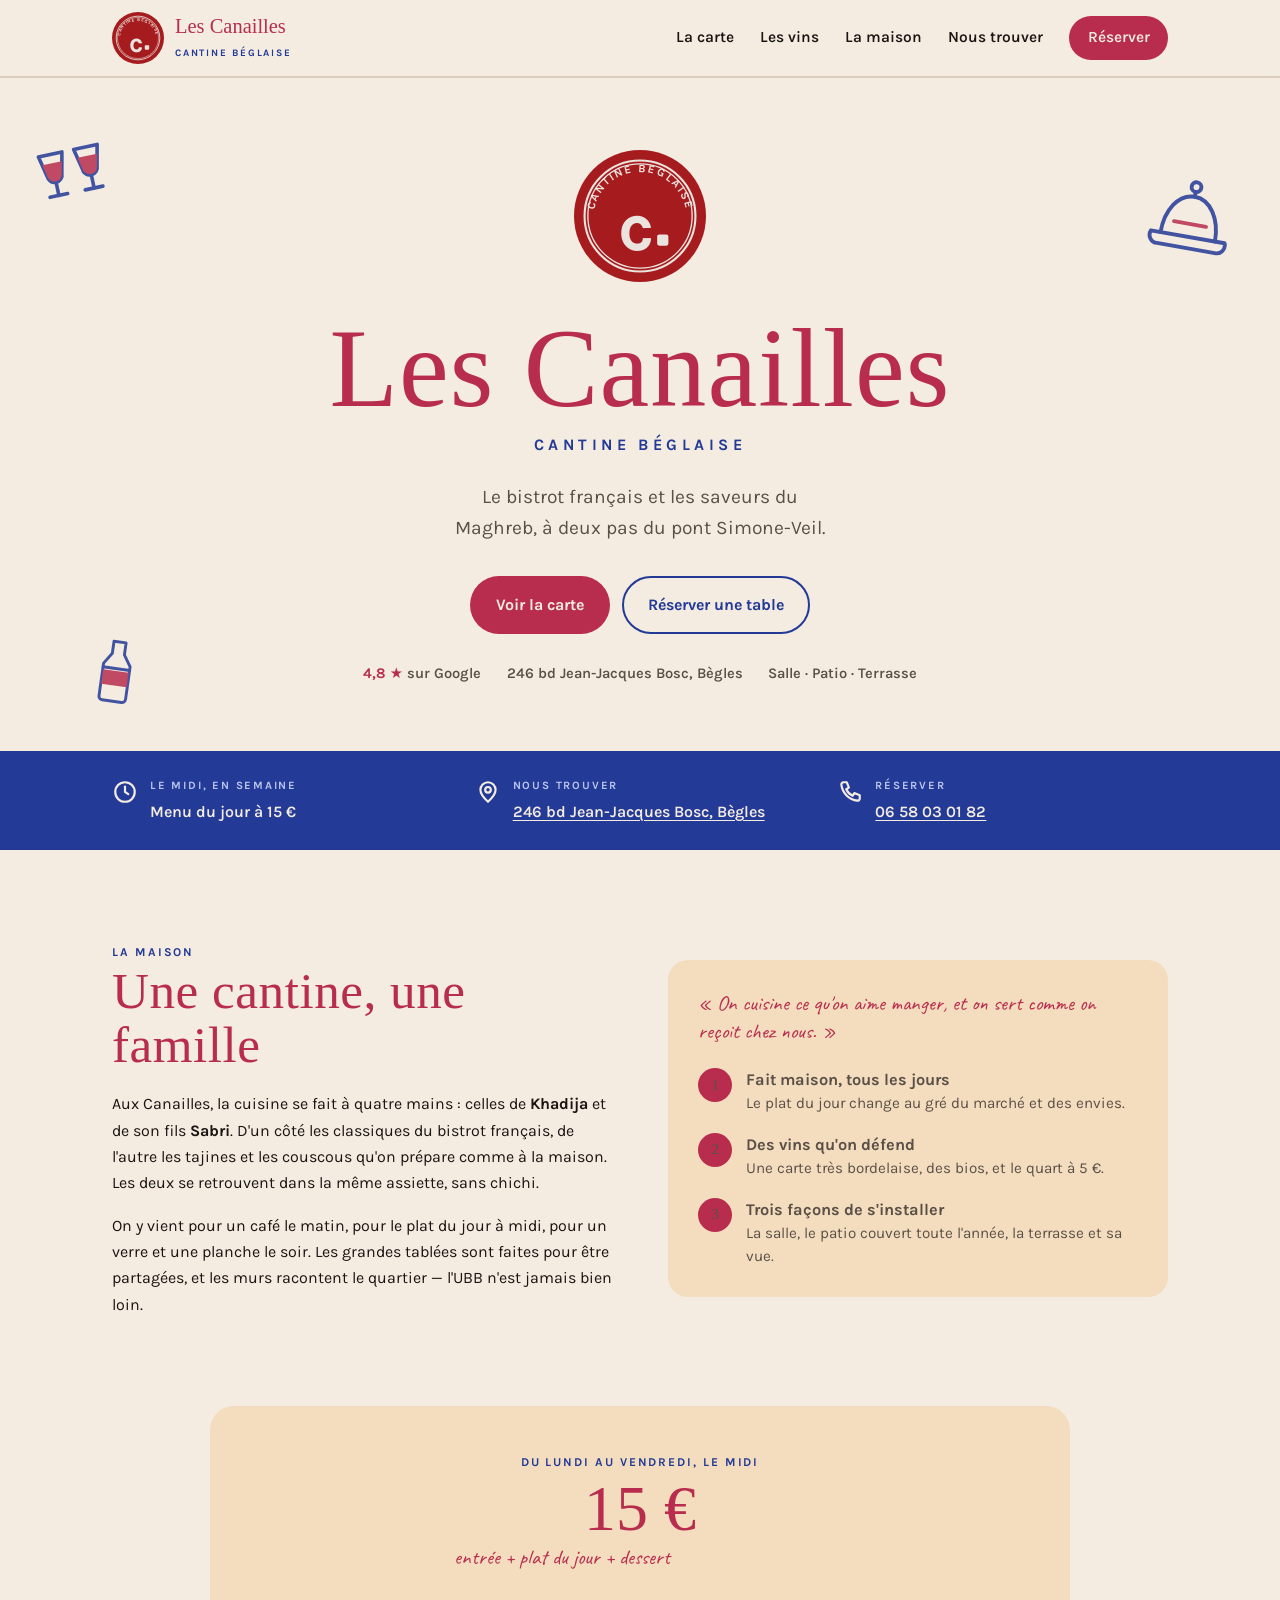
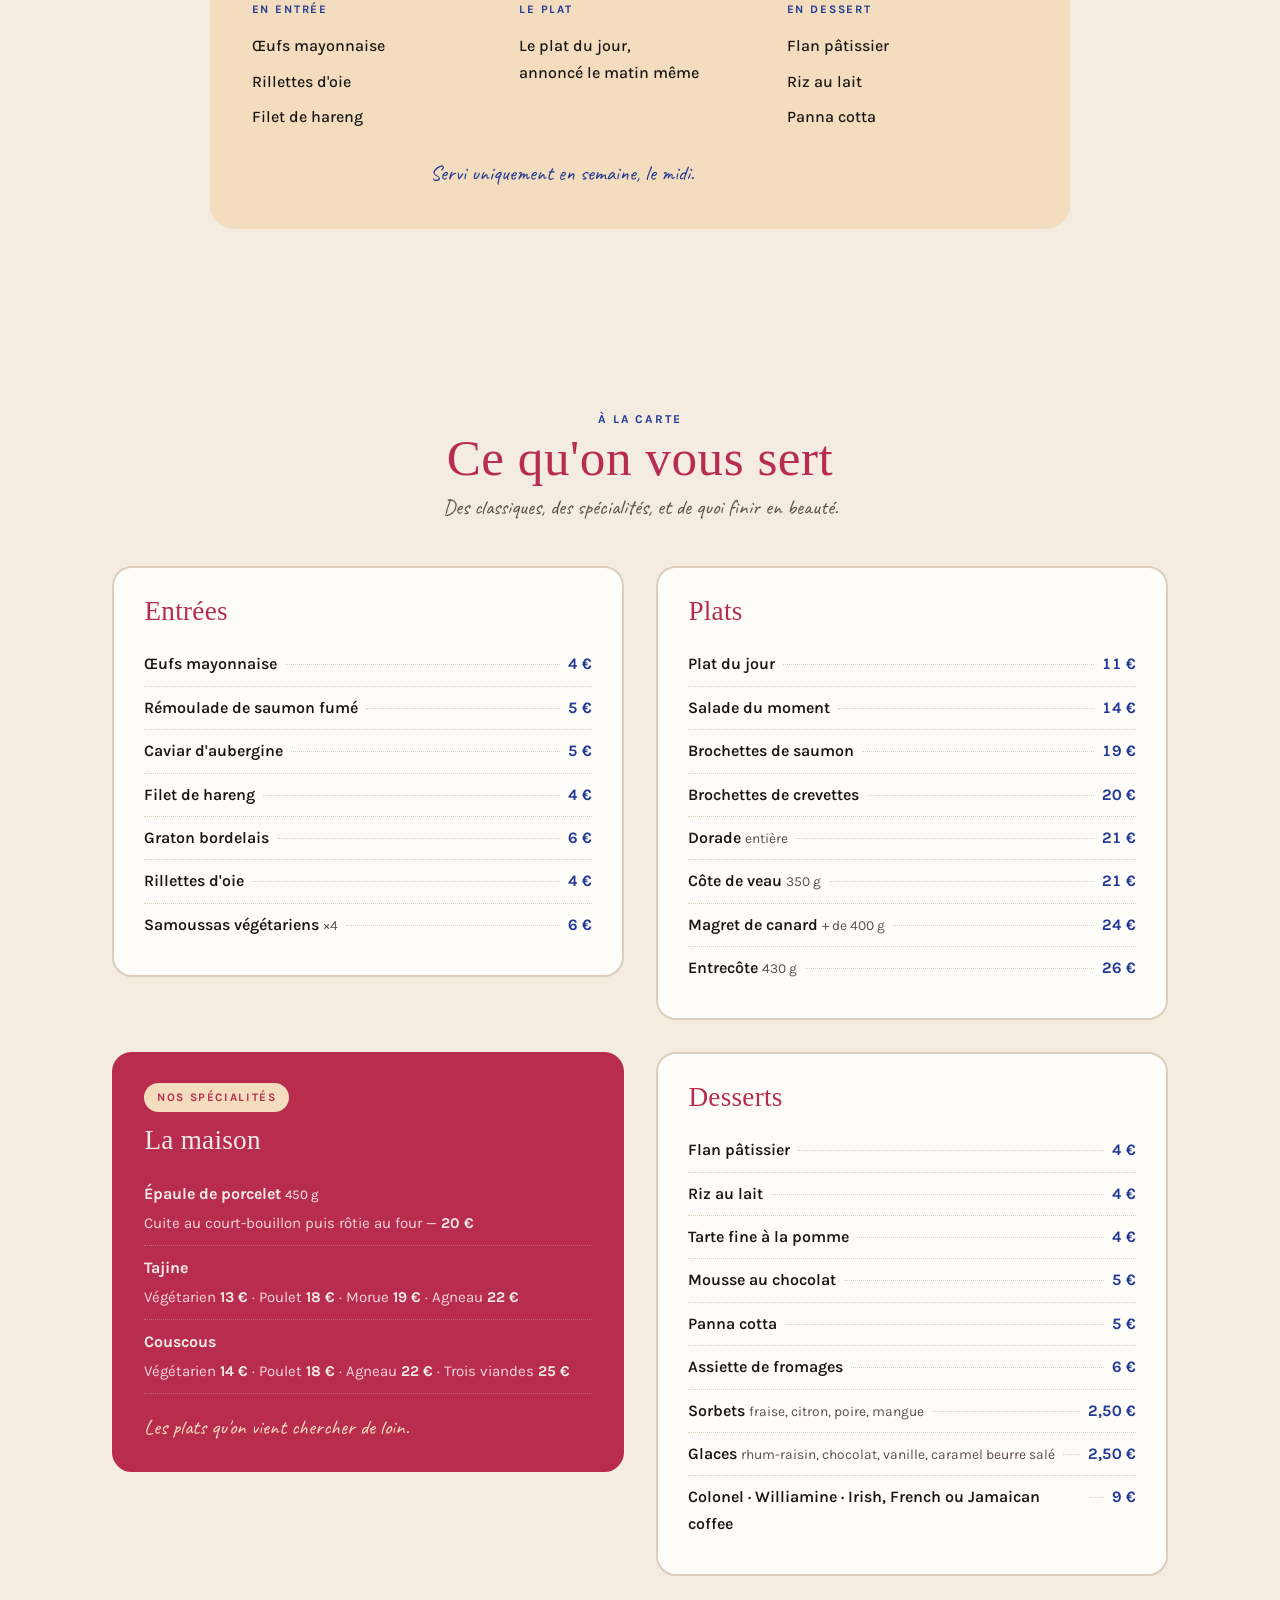
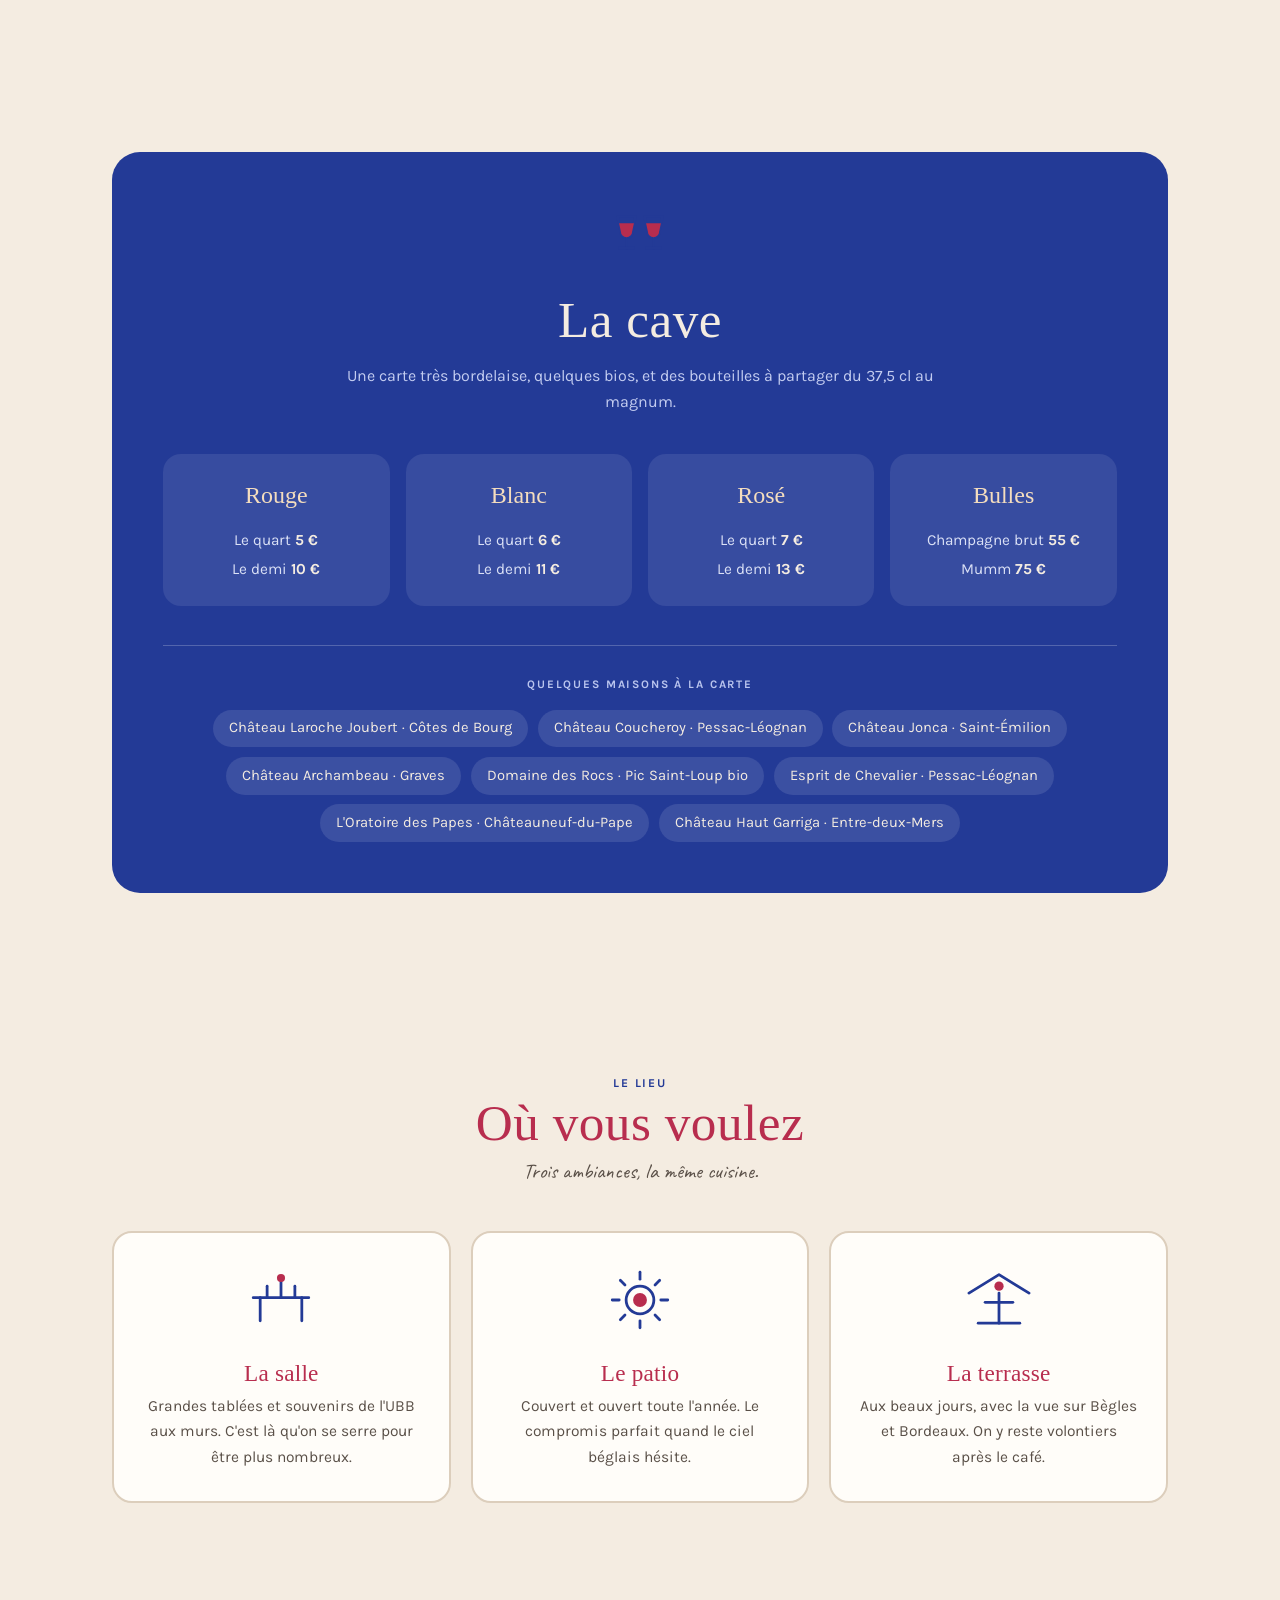
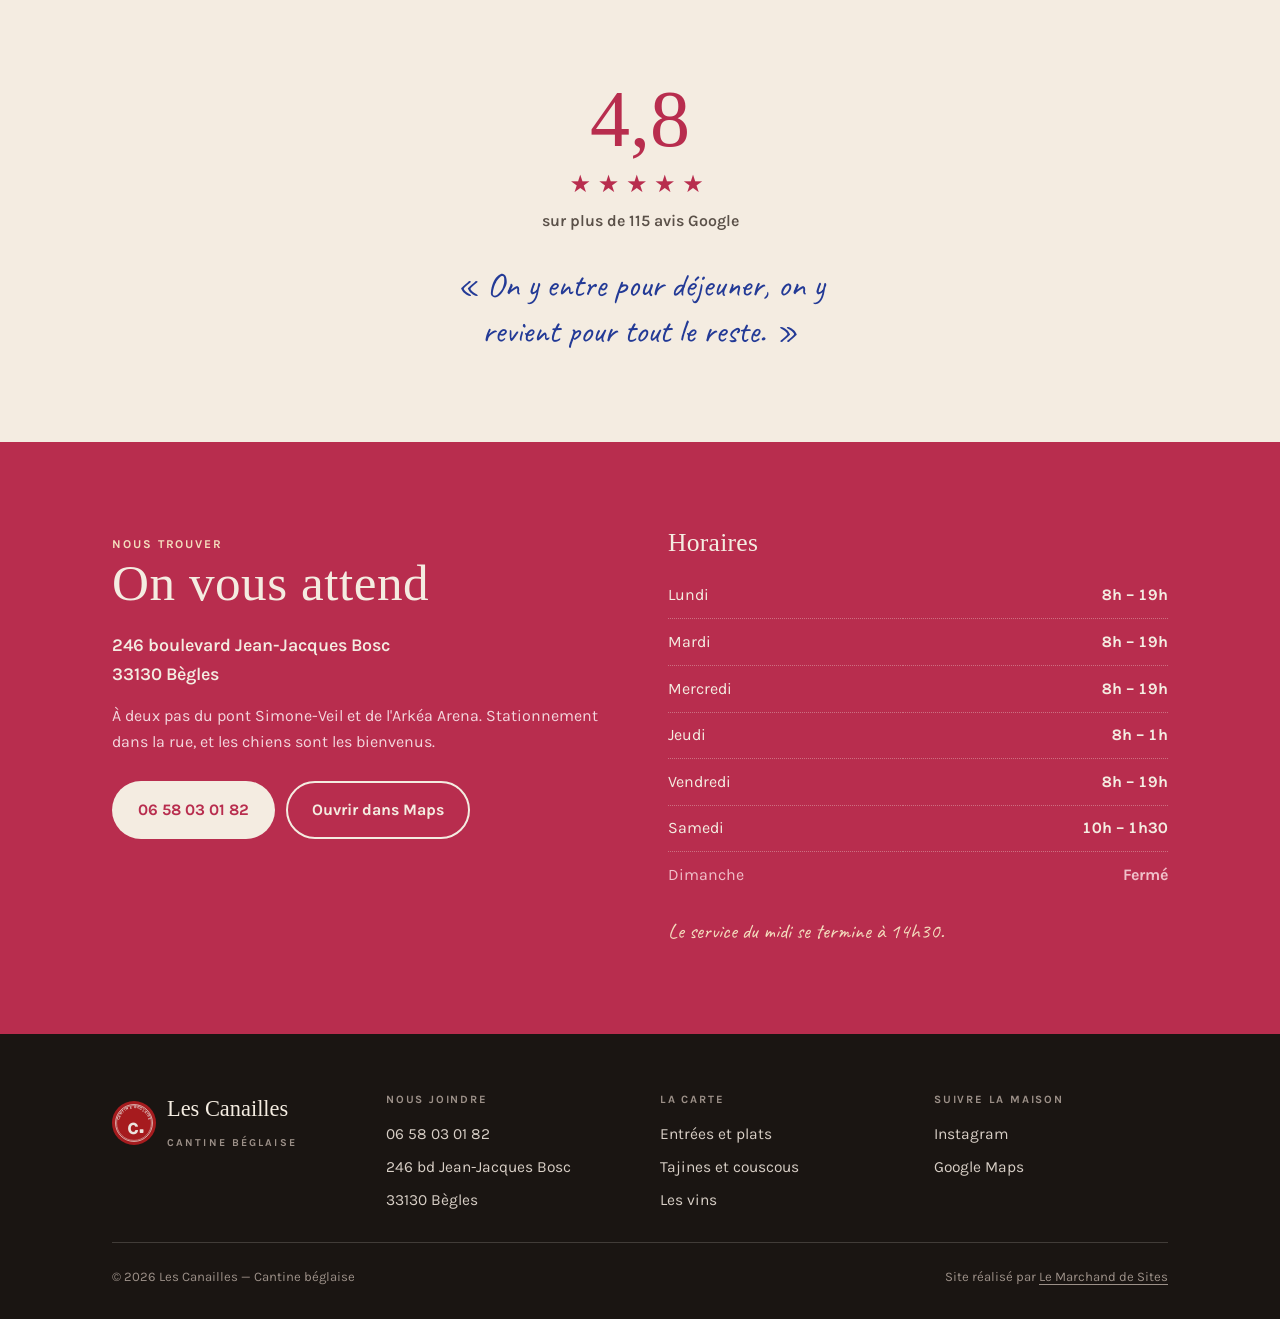
==== demos/canailles/index.html @ 6d0a1434 "Ajoute la démo Les Canailles (cantine béglaise, Bègles)" ====
<!DOCTYPE html>
<html lang="fr">
<head>
<meta charset="UTF-8">
<meta name="viewport" content="width=device-width, initial-scale=1.0">
<title>Les Canailles — Cantine béglaise | Restaurant à Bègles</title>
<meta name="description" content="Bistrot français et saveurs du Maghreb à Bègles. Tajines, couscous, entrecôte, menu du jour à 15 €. Salle, patio et terrasse avec vue. 246 bd Jean-Jacques Bosc.">
<meta name="theme-color" content="#F4ECE1">
<meta property="og:title" content="Les Canailles — Cantine béglaise">
<meta property="og:description" content="Bistrot français et saveurs du Maghreb à Bègles. Menu du jour 15 €, tajines, couscous et belle carte de vins.">
<meta property="og:type" content="restaurant">
<meta property="og:locale" content="fr_FR">
<link rel="icon" type="image/svg+xml" href="favicon.svg">
<link rel="preconnect" href="https://fonts.googleapis.com">
<link rel="preconnect" href="https://fonts.gstatic.com" crossorigin>
<link href="https://fonts.googleapis.com/css2?family=Permanent+Marker&family=Karla:ital,wght@0,400;0,500;0,600;0,700;1,400&family=Caveat:wght@500;600&display=swap" rel="stylesheet">
<style>
:root{
  /* Charte relevée sur leur logo et leurs menus Instagram */
  --creme:#F4ECE1;
  --beige:#F4DDBE;
  --rouge:#B82D4E;
  --rouge-fonce:#9A2340;
  --brique:#A61B1E;
  --bleu:#233A96;
  --bleu-clair:#3E56B8;
  --encre:#1A1512;
  --encre-douce:#5A5048;
  --trait:#DCCEBC;
  --blanc:#FFFDF9;

  --maxw:1120px;
  --pad:32px;
  --marker:'Permanent Marker', 'Comic Sans MS', cursive;
  --texte:'Karla', system-ui, -apple-system, 'Segoe UI', sans-serif;
  --plume:'Caveat', cursive;
}
@media(max-width:600px){ :root{ --pad:20px; } }

*,*::before,*::after{box-sizing:border-box;margin:0;padding:0;}
html{scroll-behavior:smooth;}
body{
  font-family:var(--texte); background:var(--creme); color:var(--encre);
  line-height:1.65; -webkit-font-smoothing:antialiased; overflow-x:hidden;
}
img{max-width:100%;display:block;}
a{color:var(--bleu);text-decoration:none;}
.wrap{max-width:var(--maxw);margin:0 auto;padding:0 var(--pad);}

/* ── typo ─────────────────────────────────────────── */
h1,h2,h3{font-family:var(--marker);font-weight:400;line-height:1.05;letter-spacing:.01em;}
h2{font-size:clamp(2.1rem,5.5vw,3.2rem);color:var(--rouge);}
h3{font-size:1.35rem;color:var(--encre);}
p{max-width:62ch;}
.plume{font-family:var(--plume);font-size:1.32rem;line-height:1.35;color:var(--bleu);}
.oeil{font-family:var(--texte);font-size:.75rem;font-weight:700;letter-spacing:.16em;
  text-transform:uppercase;color:var(--bleu);}

/* ── boutons ──────────────────────────────────────── */
.btn{display:inline-flex;align-items:center;justify-content:center;gap:.5rem;
  font-family:var(--texte);font-weight:700;font-size:1rem;padding:.85rem 1.5rem;
  border-radius:999px;border:2px solid transparent;cursor:pointer;white-space:nowrap;
  transition:transform .15s ease, background-color .18s ease, color .18s ease, border-color .18s ease;}
.btn:hover{transform:translateY(-2px);}
.btn-rouge{background:var(--rouge);color:var(--creme);}
.btn-rouge:hover{background:var(--rouge-fonce);}
.btn-bleu{background:transparent;color:var(--bleu);border-color:var(--bleu);}
.btn-bleu:hover{background:var(--bleu);color:var(--creme);}
.btn-creme{background:var(--creme);color:var(--rouge);}
.btn-creme:hover{background:var(--blanc);}

/* ── logo ─────────────────────────────────────────── */
.badge{width:52px;height:52px;flex:none;}
.badge--xl{width:132px;height:132px;}

/* ── en-tête ──────────────────────────────────────── */
header{position:sticky;top:0;z-index:70;background:color-mix(in srgb,var(--creme) 92%,transparent);
  backdrop-filter:blur(10px);border-bottom:2px solid var(--trait);}
.barre{display:flex;align-items:center;justify-content:space-between;gap:16px;
  padding:12px var(--pad);position:relative;}
.marque{display:flex;align-items:center;gap:11px;}
.marque .nom{font-family:var(--marker);font-size:1.28rem;color:var(--rouge);line-height:1;}
.marque .sous{font-family:var(--texte);font-size:.62rem;font-weight:700;letter-spacing:.18em;
  text-transform:uppercase;color:var(--bleu);display:block;margin-top:3px;}
.menu-nav{display:flex;align-items:center;gap:26px;}
.menu-nav a{font-weight:600;font-size:.97rem;color:var(--encre);transition:color .15s;}
.menu-nav a:hover{color:var(--rouge);}
.menu-nav .cta{background:var(--rouge);color:var(--creme);padding:.6rem 1.15rem;border-radius:999px;}
.menu-nav .cta:hover{background:var(--rouge-fonce);color:var(--creme);}
.burger{display:none;flex-direction:column;gap:5px;width:44px;height:44px;
  align-items:center;justify-content:center;background:none;border:none;cursor:pointer;}
.burger span{display:block;width:22px;height:2.5px;background:var(--rouge);border-radius:2px;}
@media(max-width:860px){
  .burger{display:flex;}
  .menu-nav{display:none;position:absolute;top:calc(100% + 2px);left:0;right:0;
    background:var(--creme);border-bottom:2px solid var(--trait);flex-direction:column;
    align-items:stretch;gap:0;padding:8px var(--pad) 20px;
    box-shadow:0 16px 30px -20px rgba(0,0,0,.35);}
  .menu-nav.ouvert{display:flex;}
  .menu-nav a{padding:14px 0;border-bottom:1px solid var(--trait);font-size:1.05rem;}
  .menu-nav .cta{border-bottom:none;margin-top:16px;text-align:center;padding:.9rem 1.15rem;}
}

/* ── héros ────────────────────────────────────────── */
.heros{position:relative;padding:clamp(2.5rem,7vw,4.5rem) 0 clamp(2.5rem,6vw,4rem);
  text-align:center;overflow:hidden;}
.heros h1{font-size:clamp(3.2rem,12vw,7rem);color:var(--rouge);margin:1.2rem 0 .3rem;}
.heros .cantine{font-family:var(--texte);font-weight:700;letter-spacing:.28em;
  text-transform:uppercase;color:var(--bleu);font-size:clamp(.72rem,2.2vw,1rem);}
.heros .accroche{font-size:1.2rem;color:var(--encre-douce);margin:1.4rem auto 0;max-width:34ch;}
.heros .actions{display:flex;gap:.7rem;justify-content:center;flex-wrap:wrap;margin-top:2rem;}
.heros .repere{display:flex;gap:.6rem 1.6rem;justify-content:center;flex-wrap:wrap;
  margin-top:1.8rem;font-size:.92rem;color:var(--encre-douce);font-weight:600;}
.heros .repere b{color:var(--rouge);}
.deco{position:absolute;opacity:.85;pointer-events:none;}
.deco--1{top:8%;left:2%;width:96px;transform:rotate(-12deg);}
.deco--2{top:14%;right:3%;width:104px;transform:rotate(10deg);}
.deco--3{bottom:6%;left:6%;width:78px;transform:rotate(8deg);}
@media(max-width:860px){ .deco--1,.deco--2,.deco--3{display:none;} }

/* ── bandeau infos ────────────────────────────────── */
.bandeau{background:var(--bleu);color:var(--creme);}
.bandeau .wrap{display:grid;grid-template-columns:repeat(auto-fit,minmax(min(240px,100%),1fr));
  gap:20px 32px;padding-top:26px;padding-bottom:26px;}
.bandeau .bloc{display:flex;gap:12px;align-items:flex-start;}
.bandeau .titre{font-family:var(--texte);font-size:.7rem;font-weight:700;letter-spacing:.16em;
  text-transform:uppercase;color:#B9C4EE;margin-bottom:.3rem;}
.bandeau .val{font-weight:600;font-size:1rem;line-height:1.5;}
.bandeau a{color:var(--creme);text-decoration:underline;text-underline-offset:3px;}
.bandeau .ic{flex:none;width:26px;height:26px;margin-top:2px;}

/* ── rythme des sections ──────────────────────────── */
section{padding:clamp(3.2rem,8vw,5.5rem) 0;scroll-margin-top:78px;}
.entete{text-align:center;margin-bottom:2.8rem;}
.entete .plume{margin-top:.5rem;}
.entete p{margin:1rem auto 0;color:var(--encre-douce);}

/* ── la maison ────────────────────────────────────── */
.maison{display:grid;grid-template-columns:repeat(auto-fit,minmax(min(300px,100%),1fr));
  gap:clamp(2rem,5vw,3.5rem);align-items:center;}
.maison p + p{margin-top:1rem;}
.maison .encart{background:var(--beige);border-radius:20px;padding:1.8rem 1.9rem;}
.maison .encart .plume{color:var(--rouge);}
.duo{display:flex;flex-direction:column;gap:1.1rem;}
.duo .ligne{display:flex;gap:14px;align-items:flex-start;}
.duo .puce{flex:none;width:34px;height:34px;border-radius:50%;background:var(--rouge);
  color:var(--creme);display:flex;align-items:center;justify-content:center;
  font-family:var(--marker);font-size:1rem;}
.duo .ligne b{display:block;font-size:1.02rem;}
.duo .ligne span{color:var(--encre-douce);font-size:.95rem;line-height:1.5;}

/* ── menu du jour ─────────────────────────────────── */
.dujour{background:var(--beige);border-radius:24px;padding:clamp(1.8rem,4vw,2.6rem);
  max-width:860px;margin:0 auto;text-align:center;}
.dujour .prix{font-family:var(--marker);font-size:clamp(2.6rem,8vw,4rem);color:var(--rouge);
  line-height:1;margin:.2rem 0 .1rem;}
.dujour .cols{display:grid;grid-template-columns:repeat(auto-fit,minmax(min(200px,100%),1fr));
  gap:1.6rem;margin-top:1.8rem;text-align:left;}
.dujour .cols h4{font-family:var(--texte);font-size:.72rem;font-weight:700;letter-spacing:.16em;
  text-transform:uppercase;color:var(--bleu);margin-bottom:.6rem;}
.dujour .cols li{list-style:none;padding:.28rem 0;font-weight:500;}
.dujour .note{margin-top:1.5rem;}

/* ── la carte ─────────────────────────────────────── */
.carte{display:grid;grid-template-columns:1fr;gap:clamp(1.4rem,3vw,2rem);align-items:start;}
@media(min-width:780px){ .carte{grid-template-columns:1fr 1fr;} }
.bloc-carte{background:var(--blanc);border-radius:20px;padding:1.8rem 1.9rem;
  border:2px solid var(--trait);}
.bloc-carte h3{font-family:var(--marker);color:var(--rouge);font-size:1.7rem;margin-bottom:1.1rem;}
.plat{display:flex;align-items:baseline;gap:.5rem;padding:.5rem 0;border-bottom:1px dotted var(--trait);}
.plat:last-child{border-bottom:none;}
.plat .nom{font-weight:600;}
.plat .nom small{font-weight:400;color:var(--encre-douce);font-size:.86em;}
.plat .pointilles{flex:1;border-bottom:1.5px dotted var(--trait);transform:translateY(-4px);min-width:14px;}
.plat .tarif{font-weight:700;color:var(--bleu);white-space:nowrap;font-variant-numeric:tabular-nums;}
.declin{padding:.55rem 0;border-bottom:1px dotted var(--trait);}
.declin:last-child{border-bottom:none;}
.declin .nom{font-weight:700;display:block;margin-bottom:.15rem;}
.declin .choix{color:var(--encre-douce);font-size:.94rem;line-height:1.6;}
.declin .choix b{color:var(--bleu);font-weight:700;}
.bloc-carte--vedette{background:var(--rouge);border-color:var(--rouge);color:var(--creme);}
.bloc-carte--vedette h3{color:var(--creme);}
.bloc-carte--vedette .declin{border-color:rgba(244,236,225,.28);}
.bloc-carte--vedette .choix{color:#F3D6DD;}
.bloc-carte--vedette .choix b{color:var(--creme);}
.bloc-carte--vedette .etiquette{display:inline-block;background:var(--beige);color:var(--rouge);
  font-weight:700;font-size:.72rem;letter-spacing:.14em;text-transform:uppercase;
  padding:.3rem .8rem;border-radius:999px;margin-bottom:.9rem;}

/* ── les vins ─────────────────────────────────────── */
.vins{background:var(--bleu);color:var(--creme);border-radius:28px;
  padding:clamp(2rem,5vw,3.2rem);}
.vins h2{color:var(--creme);}
.vins .intro{color:#C3CCF0;margin:1rem auto 0;text-align:center;}
.verres{display:grid;grid-template-columns:repeat(auto-fit,minmax(min(180px,100%),1fr));
  gap:16px;margin-top:2.4rem;}
.verre{background:rgba(255,255,255,.09);border-radius:18px;padding:1.4rem 1.5rem;text-align:center;}
.verre .type{font-family:var(--marker);font-size:1.5rem;color:var(--beige);}
.verre .tarifs{margin-top:.6rem;font-size:.96rem;line-height:1.9;color:#DBE1F6;}
.verre .tarifs b{color:var(--creme);}
.vins .selection{margin-top:2.4rem;padding-top:1.8rem;border-top:1px solid rgba(255,255,255,.22);}
.vins .selection h4{font-family:var(--texte);font-size:.72rem;font-weight:700;letter-spacing:.16em;
  text-transform:uppercase;color:#B9C4EE;margin-bottom:1rem;text-align:center;}
.chateaux{display:flex;flex-wrap:wrap;gap:.6rem;justify-content:center;}
.chateaux span{background:rgba(255,255,255,.11);border-radius:999px;padding:.42rem 1rem;font-size:.92rem;}

/* ── le lieu ──────────────────────────────────────── */
.lieux{display:grid;grid-template-columns:repeat(auto-fit,minmax(min(260px,100%),1fr));gap:20px;}
.lieu{background:var(--blanc);border:2px solid var(--trait);border-radius:20px;
  padding:1.9rem 1.8rem;text-align:center;transition:transform .18s ease, border-color .18s ease;}
.lieu:hover{transform:translateY(-4px);border-color:var(--rouge);}
.lieu .ill{width:74px;height:74px;margin:0 auto 1rem;}
.lieu h3{font-size:1.45rem;color:var(--rouge);margin-bottom:.5rem;}
.lieu p{color:var(--encre-douce);font-size:.97rem;margin:0 auto;}

/* ── avis ─────────────────────────────────────────── */
.avis{text-align:center;}
.avis .note{font-family:var(--marker);font-size:clamp(3.4rem,10vw,5rem);color:var(--rouge);line-height:1;}
.avis .etoiles{color:var(--rouge);font-size:1.5rem;letter-spacing:.28em;margin:.4rem 0 .2rem;}
.avis .compte{color:var(--encre-douce);font-weight:600;}
.avis blockquote{font-family:var(--plume);font-size:clamp(1.5rem,3.6vw,2.1rem);color:var(--bleu);
  max-width:26ch;margin:1.8rem auto 0;line-height:1.35;}

/* ── venir ────────────────────────────────────────── */
.venir{background:var(--rouge);color:var(--creme);}
.venir h2{color:var(--creme);}
.venir .grille{display:grid;grid-template-columns:repeat(auto-fit,minmax(min(280px,100%),1fr));
  gap:clamp(2rem,5vw,3.5rem);align-items:start;}
.horaires{width:100%;border-collapse:collapse;}
.horaires td{padding:.6rem 0;border-bottom:1px dotted rgba(244,236,225,.35);font-size:1rem;}
.horaires td:last-child{text-align:right;font-weight:700;font-variant-numeric:tabular-nums;}
.horaires tr:last-child td{border-bottom:none;}
.horaires .ferme{color:#F0BFC9;}
.venir .adresse{font-size:1.12rem;font-weight:600;line-height:1.6;}
.venir .actions{display:flex;gap:.7rem;flex-wrap:wrap;margin-top:1.6rem;}
.venir a.lien{color:var(--creme);text-decoration:underline;text-underline-offset:3px;}

/* ── pied ─────────────────────────────────────────── */
footer{background:var(--encre);color:var(--creme);padding:clamp(2.6rem,6vw,3.6rem) 0 2rem;}
footer .haut{display:grid;grid-template-columns:repeat(auto-fit,minmax(min(220px,100%),1fr));
  gap:28px 40px;padding-bottom:1.8rem;border-bottom:1px solid rgba(244,236,225,.18);}
footer .nom{font-family:var(--marker);font-size:1.4rem;color:var(--creme);}
footer .sous{font-size:.66rem;font-weight:700;letter-spacing:.2em;text-transform:uppercase;
  color:#9C9088;margin-top:.3rem;}
footer h4{font-family:var(--texte);font-size:.7rem;font-weight:700;letter-spacing:.16em;
  text-transform:uppercase;color:#9C9088;margin-bottom:.8rem;}
footer .liste{display:flex;flex-direction:column;gap:.45rem;font-size:.97rem;color:#D8CFC6;}
footer .liste a{color:#D8CFC6;}
footer .liste a:hover{color:var(--beige);}
footer .bas{padding-top:1.4rem;display:flex;justify-content:space-between;gap:14px;
  flex-wrap:wrap;font-size:.82rem;color:#9C9088;}
footer .bas a{color:#9C9088;text-decoration:underline;text-underline-offset:3px;}
footer .bas a:hover{color:var(--beige);}

/* ── apparitions ──────────────────────────────────── */
.rv{opacity:0;transform:translateY(18px);
  transition:opacity .7s cubic-bezier(.16,.8,.24,1), transform .7s cubic-bezier(.16,.8,.24,1);}
.rv.vu{opacity:1;transform:none;}
@media(prefers-reduced-motion:reduce){
  .rv{opacity:1!important;transform:none!important;transition:none!important;}
  html{scroll-behavior:auto;}
  .btn:hover,.lieu:hover{transform:none;}
}
:focus-visible{outline:3px solid var(--bleu);outline-offset:3px;border-radius:4px;}
</style>
</head>
<body>

<!-- ═══ Symboles réutilisables : le badge et les illustrations ═══ -->
<svg width="0" height="0" style="position:absolute" aria-hidden="true">
  <defs>
    <!-- Le badge rond de la maison, redessiné d'après leur logo -->
    <symbol id="badge" viewBox="0 0 100 100">
      <circle cx="50" cy="50" r="50" fill="#A61B1E"/>
      <circle cx="50" cy="50" r="42" fill="none" stroke="#EBE4DE" stroke-width="1.6"/>
      <circle cx="50" cy="50" r="39.5" fill="none" stroke="#EBE4DE" stroke-width="1"/>
      <path id="arc-cantine" d="M 14.5 52 A 35.5 35.5 0 0 1 85.5 52" fill="none"/>
      <text font-family="Karla, sans-serif" font-size="8.6" font-weight="700"
            letter-spacing="1.35" fill="#EBE4DE">
        <textPath href="#arc-cantine" startOffset="50%" text-anchor="middle">CANTINE BEGLAISE</textPath>
      </text>
      <text x="47" y="76" font-family="Karla, sans-serif" font-size="52" font-weight="700"
            fill="#EBE4DE" text-anchor="middle">c</text>
      <rect x="63" y="64" width="8.5" height="8.5" rx="1.6" fill="#EBE4DE"/>
    </symbol>

    <!-- Illustrations au trait, dans leur bleu -->
    <symbol id="ill-verres" viewBox="0 0 64 64">
      <g fill="none" stroke="#233A96" stroke-width="2.4" stroke-linecap="round" stroke-linejoin="round">
        <path d="M12 12 h16 l-3 14a5 5 0 0 1-10 0z"/><path d="M20 26 v14"/><path d="M14 40 h12"/>
        <path d="M36 12 h16 l-3 14a5 5 0 0 1-10 0z"/><path d="M44 26 v14"/><path d="M38 40 h12"/>
      </g>
      <path d="M13.4 18 h13.2l-1.6 7.4a4.4 4.4 0 0 1-10 0z" fill="#B82D4E"/>
      <path d="M37.4 18 h13.2l-1.6 7.4a4.4 4.4 0 0 1-10 0z" fill="#B82D4E"/>
    </symbol>

    <symbol id="ill-tajine" viewBox="0 0 64 64">
      <g fill="none" stroke="#233A96" stroke-width="2.4" stroke-linecap="round" stroke-linejoin="round">
        <circle cx="32" cy="9" r="3"/><path d="M32 12 v3"/>
        <path d="M15 40 C15 26 22 15 32 15 C42 15 49 26 49 40"/>
        <path d="M9 40 h46 a5 5 0 0 1 -5 7 h-36 a5 5 0 0 1 -5 -7 z"/>
        <path d="M22 32 h20" stroke="#B82D4E"/>
      </g>
    </symbol>

    <symbol id="ill-bouteille" viewBox="0 0 64 64">
      <g fill="none" stroke="#233A96" stroke-width="2.4" stroke-linecap="round" stroke-linejoin="round">
        <path d="M27 8 h10 v10 l6 9 v27 a3 3 0 0 1 -3 3 h-16 a3 3 0 0 1 -3 -3 v-27 l6 -9z"/>
        <path d="M21 30 h22"/>
      </g>
      <rect x="21.5" y="32" width="21" height="12" fill="#B82D4E"/>
    </symbol>

    <symbol id="ill-terrasse" viewBox="0 0 64 64">
      <g fill="none" stroke="#233A96" stroke-width="2.4" stroke-linecap="round" stroke-linejoin="round">
        <path d="M6 26 L32 10 L58 26"/><path d="M32 26 v26"/>
        <path d="M14 52 h36"/><path d="M20 34 h24"/>
      </g>
      <circle cx="32" cy="20" r="4" fill="#B82D4E"/>
    </symbol>

    <symbol id="ill-salle" viewBox="0 0 64 64">
      <g fill="none" stroke="#233A96" stroke-width="2.4" stroke-linecap="round" stroke-linejoin="round">
        <path d="M8 30 h48"/><path d="M14 30 v20"/><path d="M50 30 v20"/>
        <path d="M20 20 v10"/><path d="M32 16 v14"/><path d="M44 20 v10"/>
      </g>
      <circle cx="32" cy="13" r="3.5" fill="#B82D4E"/>
    </symbol>

    <symbol id="ill-patio" viewBox="0 0 64 64">
      <g fill="none" stroke="#233A96" stroke-width="2.4" stroke-linecap="round" stroke-linejoin="round">
        <circle cx="32" cy="32" r="12"/>
        <path d="M32 8 v6"/><path d="M32 50 v6"/><path d="M8 32 h6"/><path d="M50 32 h6"/>
        <path d="M15 15 l4 4"/><path d="M45 45 l4 4"/><path d="M49 15 l-4 4"/><path d="M19 45 l-4 4"/>
      </g>
      <circle cx="32" cy="32" r="6" fill="#B82D4E"/>
    </symbol>

    <symbol id="ic-horloge" viewBox="0 0 24 24">
      <g fill="none" stroke="currentColor" stroke-width="2" stroke-linecap="round">
        <circle cx="12" cy="12" r="9"/><path d="M12 7v5l3 2"/>
      </g>
    </symbol>
    <symbol id="ic-lieu" viewBox="0 0 24 24">
      <g fill="none" stroke="currentColor" stroke-width="2" stroke-linecap="round" stroke-linejoin="round">
        <path d="M12 21s7-6.2 7-11a7 7 0 1 0-14 0c0 4.8 7 11 7 11z"/><circle cx="12" cy="10" r="2.6"/>
      </g>
    </symbol>
    <symbol id="ic-tel" viewBox="0 0 24 24">
      <path fill="none" stroke="currentColor" stroke-width="2" stroke-linecap="round" stroke-linejoin="round"
        d="M6 3h3l2 5-2.5 1.5a12 12 0 0 0 6 6L16 13l5 2v3a2 2 0 0 1-2.2 2A17 17 0 0 1 4 5.2 2 2 0 0 1 6 3z"/>
    </symbol>
  </defs>
</svg>

<header>
  <div class="wrap barre">
    <a class="marque" href="#haut" aria-label="Les Canailles — accueil">
      <svg class="badge" aria-hidden="true"><use href="#badge"/></svg>
      <span>
        <span class="nom">Les Canailles</span>
        <span class="sous">Cantine béglaise</span>
      </span>
    </a>
    <nav class="menu-nav" id="menu-nav">
      <a href="#carte">La carte</a>
      <a href="#vins">Les vins</a>
      <a href="#maison">La maison</a>
      <a href="#venir">Nous trouver</a>
      <a class="cta" href="tel:+33658030182">Réserver</a>
    </nav>
    <button class="burger" id="burger" aria-label="Ouvrir le menu" aria-expanded="false" aria-controls="menu-nav">
      <span></span><span></span><span></span>
    </button>
  </div>
</header>

<main id="haut">

  <!-- ═══ Héros ═══ -->
  <div class="heros">
    <svg class="deco deco--1" viewBox="0 0 64 64" aria-hidden="true"><use href="#ill-verres"/></svg>
    <svg class="deco deco--2" viewBox="0 0 64 64" aria-hidden="true"><use href="#ill-tajine"/></svg>
    <svg class="deco deco--3" viewBox="0 0 64 64" aria-hidden="true"><use href="#ill-bouteille"/></svg>
    <div class="wrap">
      <svg class="badge badge--xl rv" aria-hidden="true"><use href="#badge"/></svg>
      <h1 class="rv">Les Canailles</h1>
      <div class="cantine rv">Cantine béglaise</div>
      <p class="accroche rv">Le bistrot français et les saveurs du Maghreb, à deux pas du pont Simone-Veil.</p>
      <div class="actions rv">
        <a class="btn btn-rouge" href="#carte">Voir la carte</a>
        <a class="btn btn-bleu" href="tel:+33658030182">Réserver une table</a>
      </div>
      <div class="repere rv">
        <span><b>4,8 ★</b> sur Google</span>
        <span>246 bd Jean-Jacques Bosc, Bègles</span>
        <span>Salle · Patio · Terrasse</span>
      </div>
    </div>
  </div>

  <!-- ═══ Bandeau pratique ═══ -->
  <div class="bandeau">
    <div class="wrap">
      <div class="bloc">
        <svg class="ic" aria-hidden="true"><use href="#ic-horloge"/></svg>
        <div>
          <div class="titre">Le midi, en semaine</div>
          <div class="val">Menu du jour à 15 €</div>
        </div>
      </div>
      <div class="bloc">
        <svg class="ic" aria-hidden="true"><use href="#ic-lieu"/></svg>
        <div>
          <div class="titre">Nous trouver</div>
          <div class="val"><a href="https://maps.google.com/?q=246+bd+Jean-Jacques+Bosc+33130+Bègles" target="_blank" rel="noopener">246 bd Jean-Jacques Bosc, Bègles</a></div>
        </div>
      </div>
      <div class="bloc">
        <svg class="ic" aria-hidden="true"><use href="#ic-tel"/></svg>
        <div>
          <div class="titre">Réserver</div>
          <div class="val"><a href="tel:+33658030182">06 58 03 01 82</a></div>
        </div>
      </div>
    </div>
  </div>

  <!-- ═══ La maison ═══ -->
  <section id="maison">
    <div class="wrap">
      <div class="maison">
        <div class="rv">
          <span class="oeil">La maison</span>
          <h2>Une cantine, une famille</h2>
          <p style="margin-top:1.2rem;">Aux Canailles, la cuisine se fait à quatre mains : celles de <b>Khadija</b> et de son fils <b>Sabri</b>. D'un côté les classiques du bistrot français, de l'autre les tajines et les couscous qu'on prépare comme à la maison. Les deux se retrouvent dans la même assiette, sans chichi.</p>
          <p>On y vient pour un café le matin, pour le plat du jour à midi, pour un verre et une planche le soir. Les grandes tablées sont faites pour être partagées, et les murs racontent le quartier — l'UBB n'est jamais bien loin.</p>
        </div>
        <div class="encart rv">
          <p class="plume" style="margin-bottom:1.4rem;">« On cuisine ce qu'on aime manger, et on sert comme on reçoit chez nous. »</p>
          <div class="duo">
            <div class="ligne">
              <span class="puce" aria-hidden="true">1</span>
              <span><b>Fait maison, tous les jours</b><span>Le plat du jour change au gré du marché et des envies.</span></span>
            </div>
            <div class="ligne">
              <span class="puce" aria-hidden="true">2</span>
              <span><b>Des vins qu'on défend</b><span>Une carte très bordelaise, des bios, et le quart à 5 €.</span></span>
            </div>
            <div class="ligne">
              <span class="puce" aria-hidden="true">3</span>
              <span><b>Trois façons de s'installer</b><span>La salle, le patio couvert toute l'année, la terrasse et sa vue.</span></span>
            </div>
          </div>
        </div>
      </div>
    </div>
  </section>

  <!-- ═══ Menu du jour ═══ -->
  <section style="padding-top:0;">
    <div class="wrap">
      <div class="dujour rv">
        <span class="oeil">Du lundi au vendredi, le midi</span>
        <div class="prix">15 €</div>
        <p class="plume" style="color:var(--rouge);">entrée + plat du jour + dessert</p>
        <div class="cols">
          <div>
            <h4>En entrée</h4>
            <ul>
              <li>Œufs mayonnaise</li>
              <li>Rillettes d'oie</li>
              <li>Filet de hareng</li>
            </ul>
          </div>
          <div>
            <h4>Le plat</h4>
            <ul>
              <li>Le plat du jour,<br>annoncé le matin même</li>
            </ul>
          </div>
          <div>
            <h4>En dessert</h4>
            <ul>
              <li>Flan pâtissier</li>
              <li>Riz au lait</li>
              <li>Panna cotta</li>
            </ul>
          </div>
        </div>
        <p class="plume note">Servi uniquement en semaine, le midi.</p>
      </div>
    </div>
  </section>

  <!-- ═══ La carte ═══ -->
  <section id="carte">
    <div class="wrap">
      <div class="entete rv">
        <span class="oeil">À la carte</span>
        <h2>Ce qu'on vous sert</h2>
        <p class="plume">Des classiques, des spécialités, et de quoi finir en beauté.</p>
      </div>

      <div class="carte">
        <div class="bloc-carte rv">
          <h3>Entrées</h3>
          <div class="plat"><span class="nom">Œufs mayonnaise</span><span class="pointilles"></span><span class="tarif">4 €</span></div>
          <div class="plat"><span class="nom">Rémoulade de saumon fumé</span><span class="pointilles"></span><span class="tarif">5 €</span></div>
          <div class="plat"><span class="nom">Caviar d'aubergine</span><span class="pointilles"></span><span class="tarif">5 €</span></div>
          <div class="plat"><span class="nom">Filet de hareng</span><span class="pointilles"></span><span class="tarif">4 €</span></div>
          <div class="plat"><span class="nom">Graton bordelais</span><span class="pointilles"></span><span class="tarif">6 €</span></div>
          <div class="plat"><span class="nom">Rillettes d'oie</span><span class="pointilles"></span><span class="tarif">4 €</span></div>
          <div class="plat"><span class="nom">Samoussas végétariens <small>×4</small></span><span class="pointilles"></span><span class="tarif">6 €</span></div>
        </div>

        <div class="bloc-carte rv">
          <h3>Plats</h3>
          <div class="plat"><span class="nom">Plat du jour</span><span class="pointilles"></span><span class="tarif">11 €</span></div>
          <div class="plat"><span class="nom">Salade du moment</span><span class="pointilles"></span><span class="tarif">14 €</span></div>
          <div class="plat"><span class="nom">Brochettes de saumon</span><span class="pointilles"></span><span class="tarif">19 €</span></div>
          <div class="plat"><span class="nom">Brochettes de crevettes</span><span class="pointilles"></span><span class="tarif">20 €</span></div>
          <div class="plat"><span class="nom">Dorade <small>entière</small></span><span class="pointilles"></span><span class="tarif">21 €</span></div>
          <div class="plat"><span class="nom">Côte de veau <small>350 g</small></span><span class="pointilles"></span><span class="tarif">21 €</span></div>
          <div class="plat"><span class="nom">Magret de canard <small>+ de 400 g</small></span><span class="pointilles"></span><span class="tarif">24 €</span></div>
          <div class="plat"><span class="nom">Entrecôte <small>430 g</small></span><span class="pointilles"></span><span class="tarif">26 €</span></div>
        </div>

        <div class="bloc-carte bloc-carte--vedette rv">
          <span class="etiquette">Nos spécialités</span>
          <h3>La maison</h3>
          <div class="declin">
            <span class="nom">Épaule de porcelet <small style="font-weight:400;">450 g</small></span>
            <span class="choix">Cuite au court-bouillon puis rôtie au four — <b>20 €</b></span>
          </div>
          <div class="declin">
            <span class="nom">Tajine</span>
            <span class="choix">Végétarien <b>13 €</b> · Poulet <b>18 €</b> · Morue <b>19 €</b> · Agneau <b>22 €</b></span>
          </div>
          <div class="declin">
            <span class="nom">Couscous</span>
            <span class="choix">Végétarien <b>14 €</b> · Poulet <b>18 €</b> · Agneau <b>22 €</b> · Trois viandes <b>25 €</b></span>
          </div>
          <p class="plume" style="color:var(--beige);margin-top:1.2rem;">Les plats qu'on vient chercher de loin.</p>
        </div>

        <div class="bloc-carte rv">
          <h3>Desserts</h3>
          <div class="plat"><span class="nom">Flan pâtissier</span><span class="pointilles"></span><span class="tarif">4 €</span></div>
          <div class="plat"><span class="nom">Riz au lait</span><span class="pointilles"></span><span class="tarif">4 €</span></div>
          <div class="plat"><span class="nom">Tarte fine à la pomme</span><span class="pointilles"></span><span class="tarif">4 €</span></div>
          <div class="plat"><span class="nom">Mousse au chocolat</span><span class="pointilles"></span><span class="tarif">5 €</span></div>
          <div class="plat"><span class="nom">Panna cotta</span><span class="pointilles"></span><span class="tarif">5 €</span></div>
          <div class="plat"><span class="nom">Assiette de fromages</span><span class="pointilles"></span><span class="tarif">6 €</span></div>
          <div class="plat"><span class="nom">Sorbets <small>fraise, citron, poire, mangue</small></span><span class="pointilles"></span><span class="tarif">2,50 €</span></div>
          <div class="plat"><span class="nom">Glaces <small>rhum-raisin, chocolat, vanille, caramel beurre salé</small></span><span class="pointilles"></span><span class="tarif">2,50 €</span></div>
          <div class="plat"><span class="nom">Colonel · Williamine · Irish, French ou Jamaican coffee</span><span class="pointilles"></span><span class="tarif">9 €</span></div>
        </div>
      </div>
    </div>
  </section>

  <!-- ═══ Les vins ═══ -->
  <section id="vins">
    <div class="wrap">
      <div class="vins rv">
        <div class="entete" style="margin-bottom:0;">
          <svg style="width:72px;height:72px;margin:0 auto .6rem;" aria-hidden="true"><use href="#ill-verres"/></svg>
          <h2>La cave</h2>
          <p class="intro">Une carte très bordelaise, quelques bios, et des bouteilles à partager du 37,5 cl au magnum.</p>
        </div>

        <div class="verres">
          <div class="verre">
            <div class="type">Rouge</div>
            <div class="tarifs">Le quart <b>5 €</b><br>Le demi <b>10 €</b></div>
          </div>
          <div class="verre">
            <div class="type">Blanc</div>
            <div class="tarifs">Le quart <b>6 €</b><br>Le demi <b>11 €</b></div>
          </div>
          <div class="verre">
            <div class="type">Rosé</div>
            <div class="tarifs">Le quart <b>7 €</b><br>Le demi <b>13 €</b></div>
          </div>
          <div class="verre">
            <div class="type">Bulles</div>
            <div class="tarifs">Champagne brut <b>55 €</b><br>Mumm <b>75 €</b></div>
          </div>
        </div>

        <div class="selection">
          <h4>Quelques maisons à la carte</h4>
          <div class="chateaux">
            <span>Château Laroche Joubert · Côtes de Bourg</span>
            <span>Château Coucheroy · Pessac-Léognan</span>
            <span>Château Jonca · Saint-Émilion</span>
            <span>Château Archambeau · Graves</span>
            <span>Domaine des Rocs · Pic Saint-Loup bio</span>
            <span>Esprit de Chevalier · Pessac-Léognan</span>
            <span>L'Oratoire des Papes · Châteauneuf-du-Pape</span>
            <span>Château Haut Garriga · Entre-deux-Mers</span>
          </div>
        </div>
      </div>
    </div>
  </section>

  <!-- ═══ Le lieu ═══ -->
  <section id="lieu">
    <div class="wrap">
      <div class="entete rv">
        <span class="oeil">Le lieu</span>
        <h2>Où vous voulez</h2>
        <p class="plume">Trois ambiances, la même cuisine.</p>
      </div>
      <div class="lieux">
        <div class="lieu rv">
          <svg class="ill" aria-hidden="true"><use href="#ill-salle"/></svg>
          <h3>La salle</h3>
          <p>Grandes tablées et souvenirs de l'UBB aux murs. C'est là qu'on se serre pour être plus nombreux.</p>
        </div>
        <div class="lieu rv">
          <svg class="ill" aria-hidden="true"><use href="#ill-patio"/></svg>
          <h3>Le patio</h3>
          <p>Couvert et ouvert toute l'année. Le compromis parfait quand le ciel béglais hésite.</p>
        </div>
        <div class="lieu rv">
          <svg class="ill" aria-hidden="true"><use href="#ill-terrasse"/></svg>
          <h3>La terrasse</h3>
          <p>Aux beaux jours, avec la vue sur Bègles et Bordeaux. On y reste volontiers après le café.</p>
        </div>
      </div>
    </div>
  </section>

  <!-- ═══ Avis ═══ -->
  <section>
    <div class="wrap avis rv">
      <div class="note">4,8</div>
      <div class="etoiles" aria-hidden="true">★★★★★</div>
      <div class="compte">sur plus de 115 avis Google</div>
      <blockquote>« On y entre pour déjeuner, on y revient pour tout le reste. »</blockquote>
    </div>
  </section>

  <!-- ═══ Nous trouver ═══ -->
  <section id="venir" class="venir">
    <div class="wrap">
      <div class="grille">
        <div class="rv">
          <span class="oeil" style="color:var(--beige);">Nous trouver</span>
          <h2>On vous attend</h2>
          <p class="adresse" style="margin-top:1.4rem;">
            246 boulevard Jean-Jacques Bosc<br>33130 Bègles
          </p>
          <p style="color:#F3D6DD;margin-top:.8rem;">À deux pas du pont Simone-Veil et de l'Arkéa Arena. Stationnement dans la rue, et les chiens sont les bienvenus.</p>
          <div class="actions">
            <a class="btn btn-creme" href="tel:+33658030182">06 58 03 01 82</a>
            <a class="btn btn-creme" style="background:transparent;color:var(--creme);border-color:var(--creme);"
               href="https://maps.google.com/?q=246+bd+Jean-Jacques+Bosc+33130+Bègles" target="_blank" rel="noopener">Ouvrir dans Maps</a>
          </div>
        </div>
        <div class="rv">
          <h3 style="font-family:var(--marker);color:var(--creme);font-size:1.6rem;margin-bottom:1rem;">Horaires</h3>
          <table class="horaires">
            <tr><td>Lundi</td><td>8h – 19h</td></tr>
            <tr><td>Mardi</td><td>8h – 19h</td></tr>
            <tr><td>Mercredi</td><td>8h – 19h</td></tr>
            <tr><td>Jeudi</td><td>8h – 1h</td></tr>
            <tr><td>Vendredi</td><td>8h – 19h</td></tr>
            <tr><td>Samedi</td><td>10h – 1h30</td></tr>
            <tr class="ferme"><td>Dimanche</td><td>Fermé</td></tr>
          </table>
          <p class="plume" style="color:var(--beige);margin-top:1.2rem;">Le service du midi se termine à 14h30.</p>
        </div>
      </div>
    </div>
  </section>

</main>

<footer>
  <div class="wrap">
    <div class="haut">
      <div>
        <div style="display:flex;align-items:center;gap:11px;">
          <svg class="badge" style="width:44px;height:44px;" aria-hidden="true"><use href="#badge"/></svg>
          <span>
            <span class="nom">Les Canailles</span>
            <span class="sous">Cantine béglaise</span>
          </span>
        </div>
      </div>
      <div>
        <h4>Nous joindre</h4>
        <div class="liste">
          <a href="tel:+33658030182">06 58 03 01 82</a>
          <span>246 bd Jean-Jacques Bosc</span>
          <span>33130 Bègles</span>
        </div>
      </div>
      <div>
        <h4>La carte</h4>
        <div class="liste">
          <a href="#carte">Entrées et plats</a>
          <a href="#carte">Tajines et couscous</a>
          <a href="#vins">Les vins</a>
        </div>
      </div>
      <div>
        <h4>Suivre la maison</h4>
        <div class="liste">
          <a href="https://www.instagram.com/lescanaillesdebegles/" target="_blank" rel="noopener">Instagram</a>
          <a href="https://maps.google.com/?q=246+bd+Jean-Jacques+Bosc+33130+Bègles" target="_blank" rel="noopener">Google Maps</a>
        </div>
      </div>
    </div>
    <div class="bas">
      <span>© <span id="annee">2026</span> Les Canailles — Cantine béglaise</span>
      <span>Site réalisé par <a href="https://lemarchanddesites.fr" target="_blank" rel="noopener">Le Marchand de Sites</a></span>
    </div>
  </div>
</footer>

<script type="application/ld+json">
{
  "@context":"https://schema.org",
  "@type":"Restaurant",
  "name":"Les Canailles — Cantine béglaise",
  "description":"Bistrot français et saveurs du Maghreb à Bègles. Tajines, couscous, plat du jour et carte de vins bordelais.",
  "address":{"@type":"PostalAddress","streetAddress":"246 boulevard Jean-Jacques Bosc","postalCode":"33130","addressLocality":"Bègles","addressCountry":"FR"},
  "servesCuisine":["Française","Marocaine"],
  "priceRange":"€€",
  "aggregateRating":{"@type":"AggregateRating","ratingValue":"4.8","reviewCount":"115"},
  "openingHours":["Mo-We 08:00-19:00","Th 08:00-01:00","Fr 08:00-19:00","Sa 10:00-01:30"]
}
</script>

<script>
(function(){
  // Menu mobile
  var b = document.getElementById('burger'), n = document.getElementById('menu-nav');
  b.addEventListener('click', function(){
    var ouvert = n.classList.toggle('ouvert');
    b.setAttribute('aria-expanded', ouvert ? 'true' : 'false');
  });
  n.querySelectorAll('a').forEach(function(a){
    a.addEventListener('click', function(){
      n.classList.remove('ouvert');
      b.setAttribute('aria-expanded','false');
    });
  });

  // Année du copyright
  document.getElementById('annee').textContent = new Date().getFullYear();

  // Apparitions au défilement
  var cibles = document.querySelectorAll('.rv');
  if(!('IntersectionObserver' in window) || matchMedia('(prefers-reduced-motion: reduce)').matches){
    cibles.forEach(function(e){ e.classList.add('vu'); });
    return;
  }
  var io = new IntersectionObserver(function(entrees){
    entrees.forEach(function(e){
      if(e.isIntersecting){ e.target.classList.add('vu'); io.unobserve(e.target); }
    });
  }, {threshold:.1, rootMargin:'0px 0px -6% 0px'});
  cibles.forEach(function(e,i){
    e.style.transitionDelay = Math.min((i % 4) * 70, 210) + 'ms';
    io.observe(e);
  });
})();
</script>

</body>
</html>
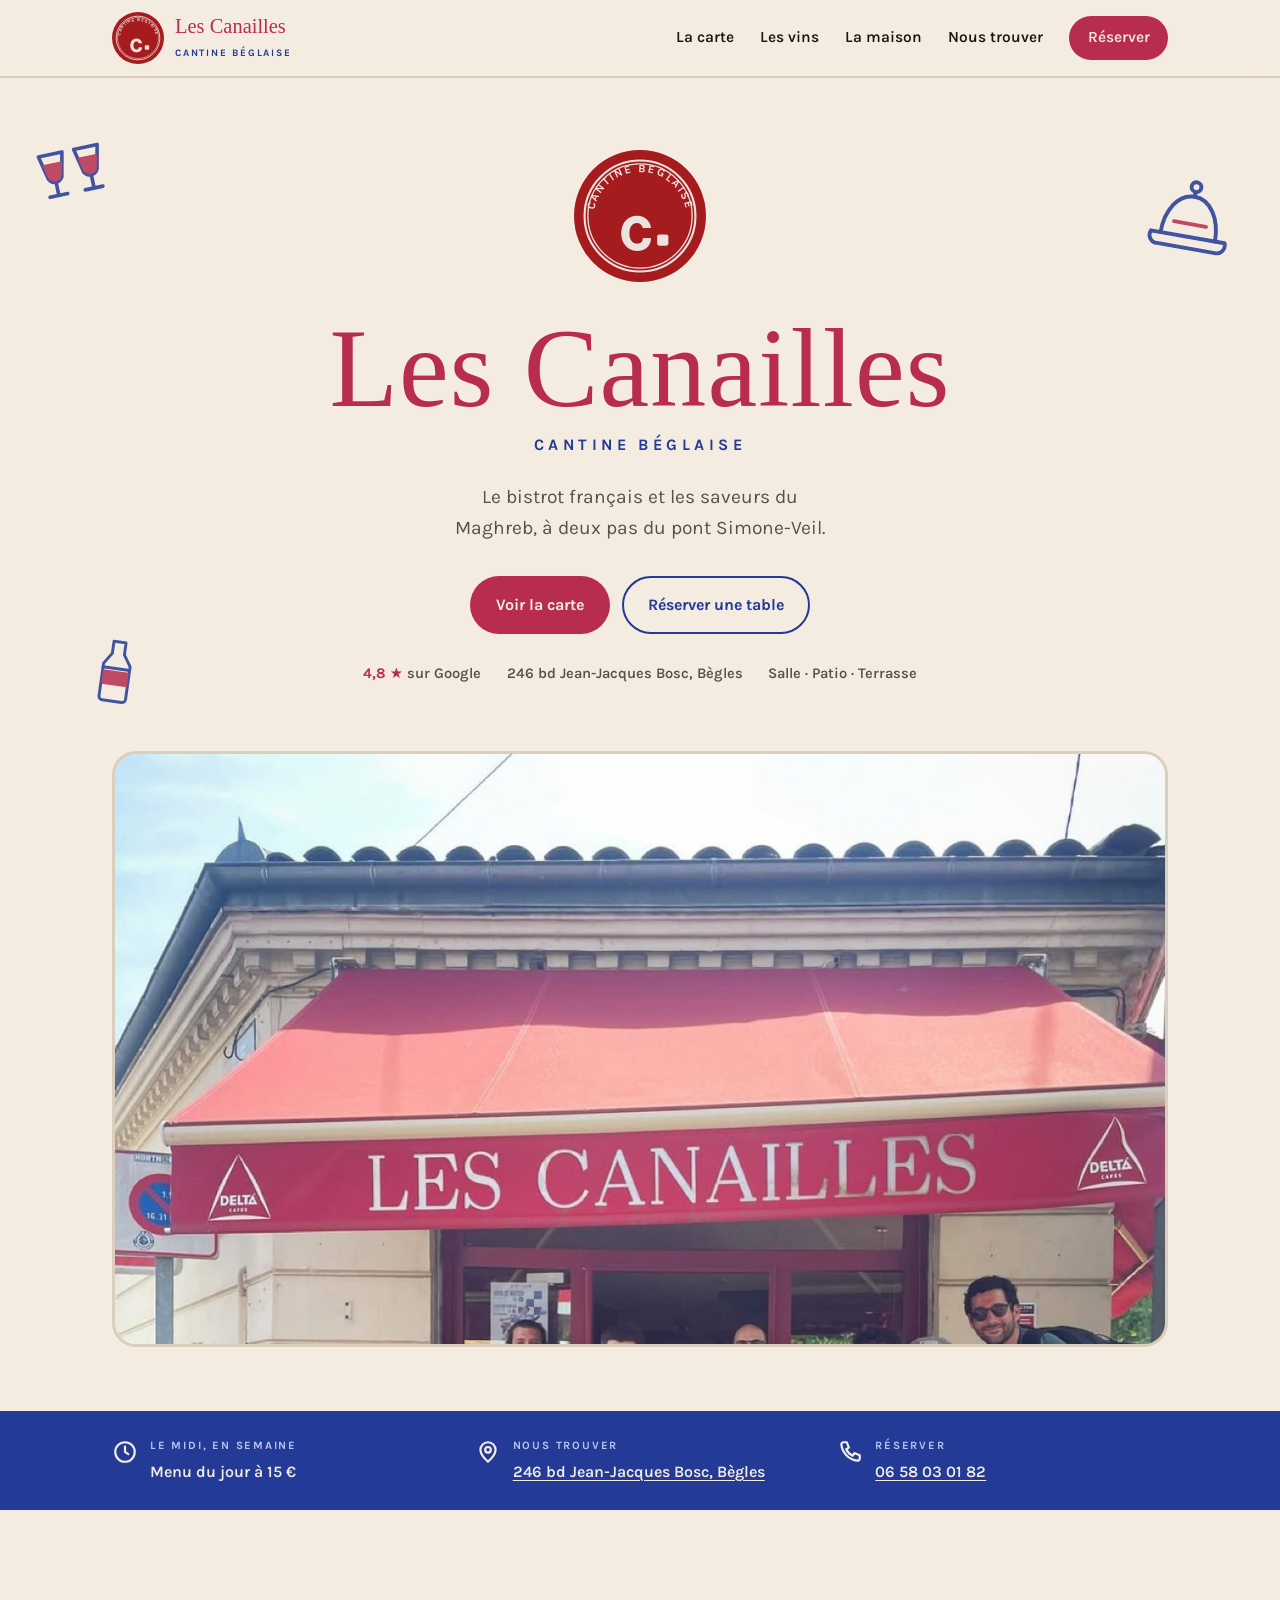
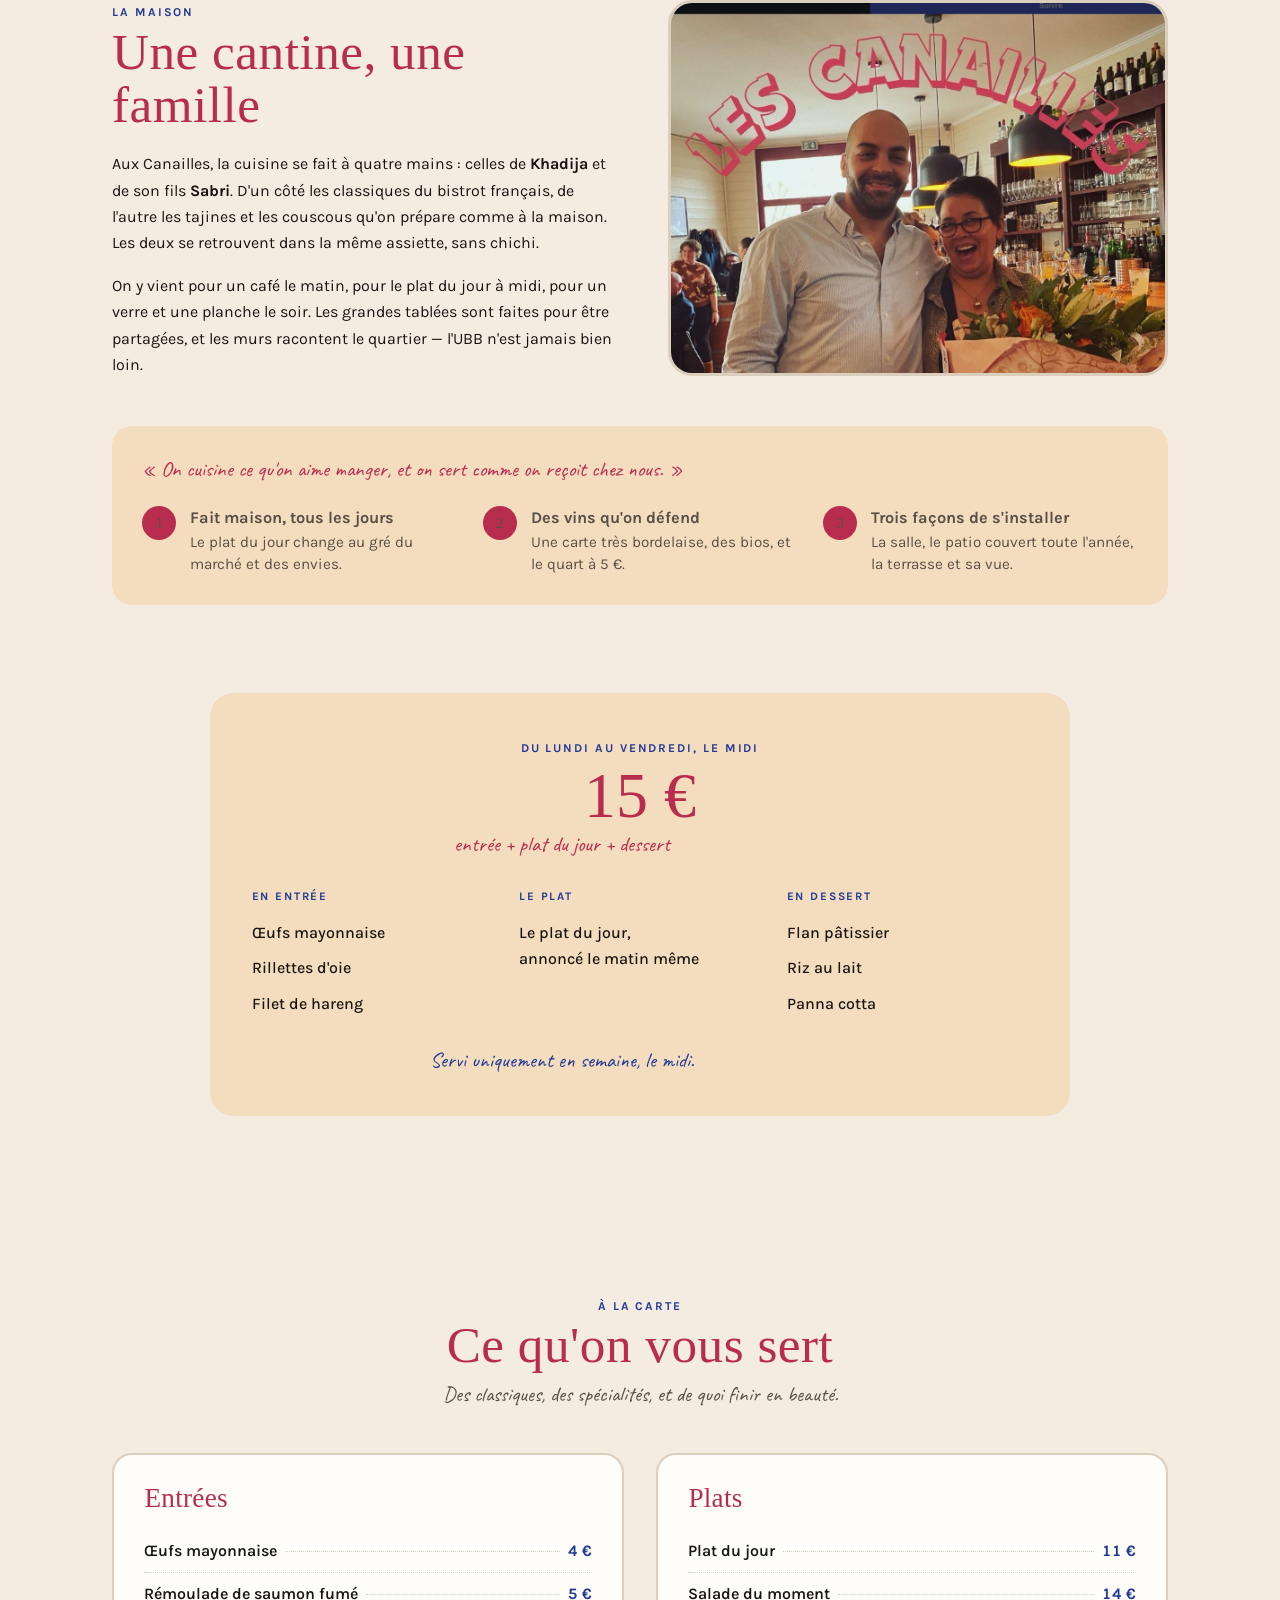
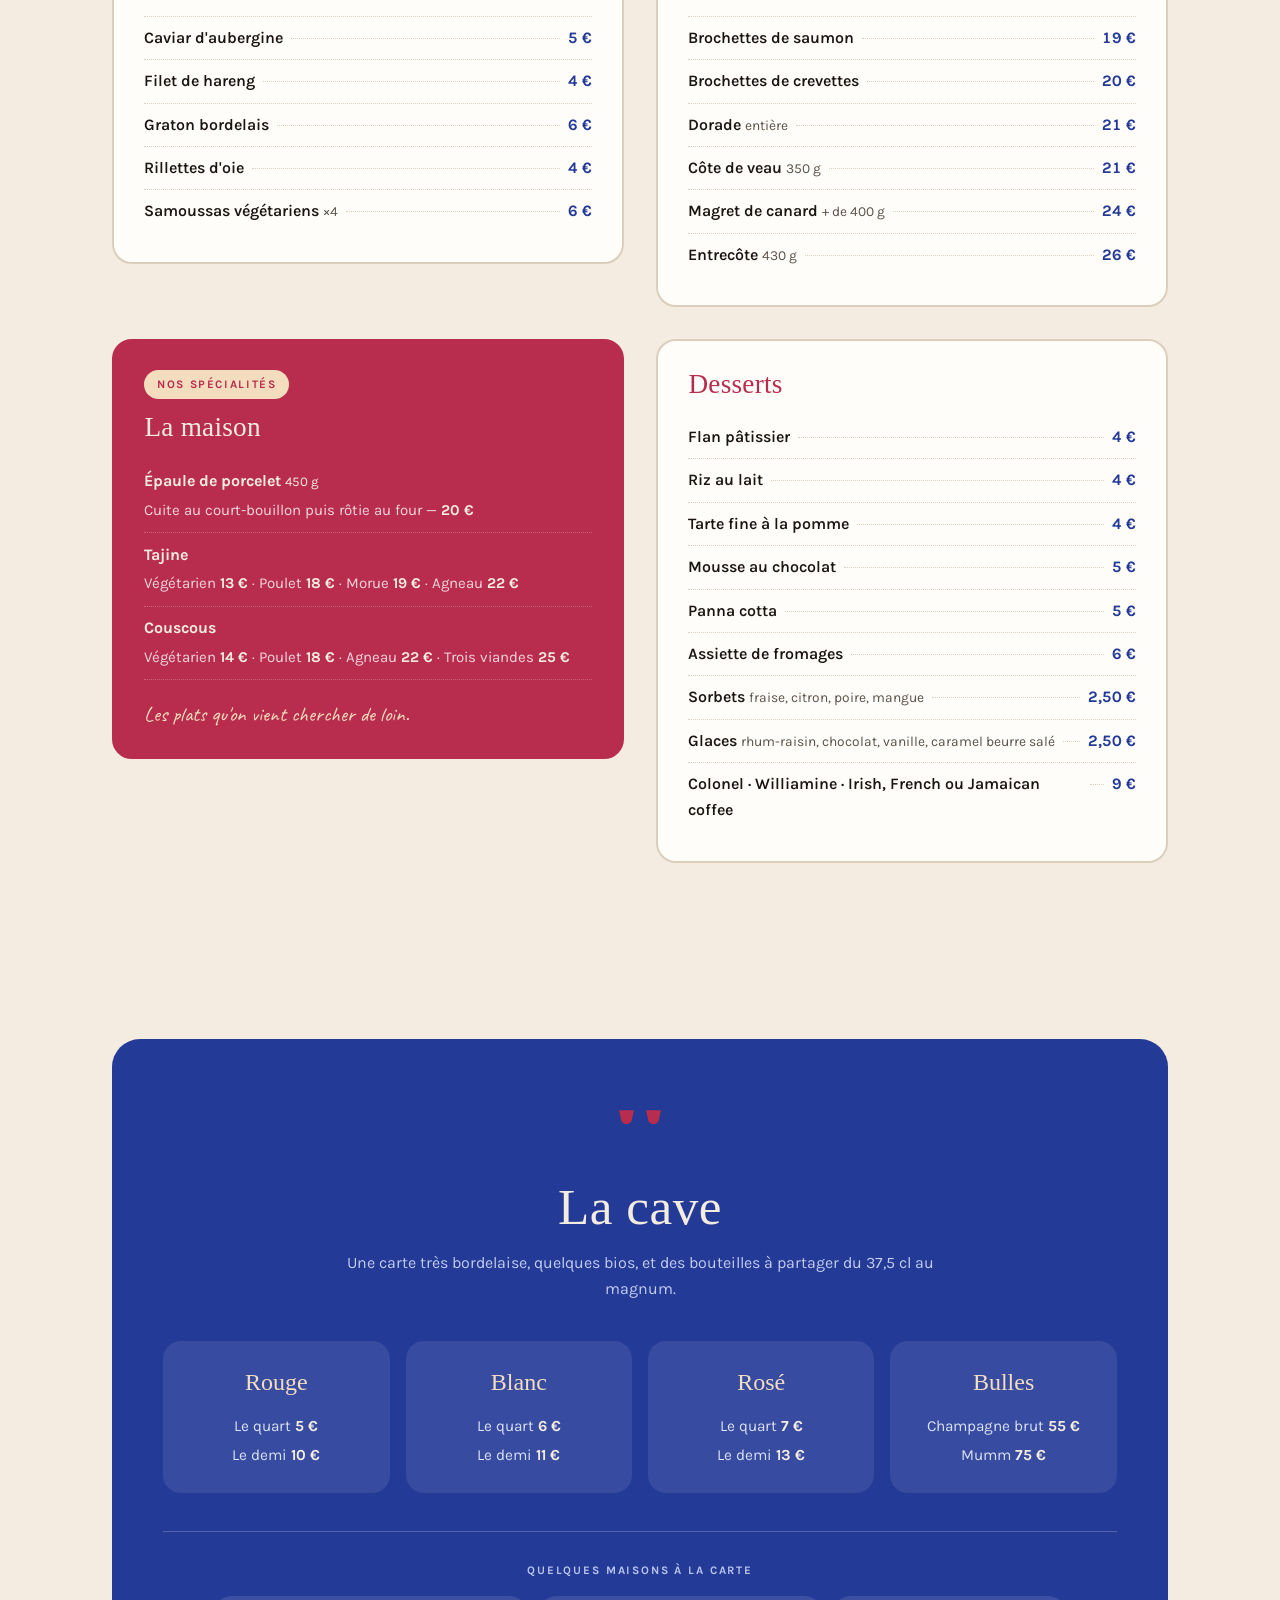
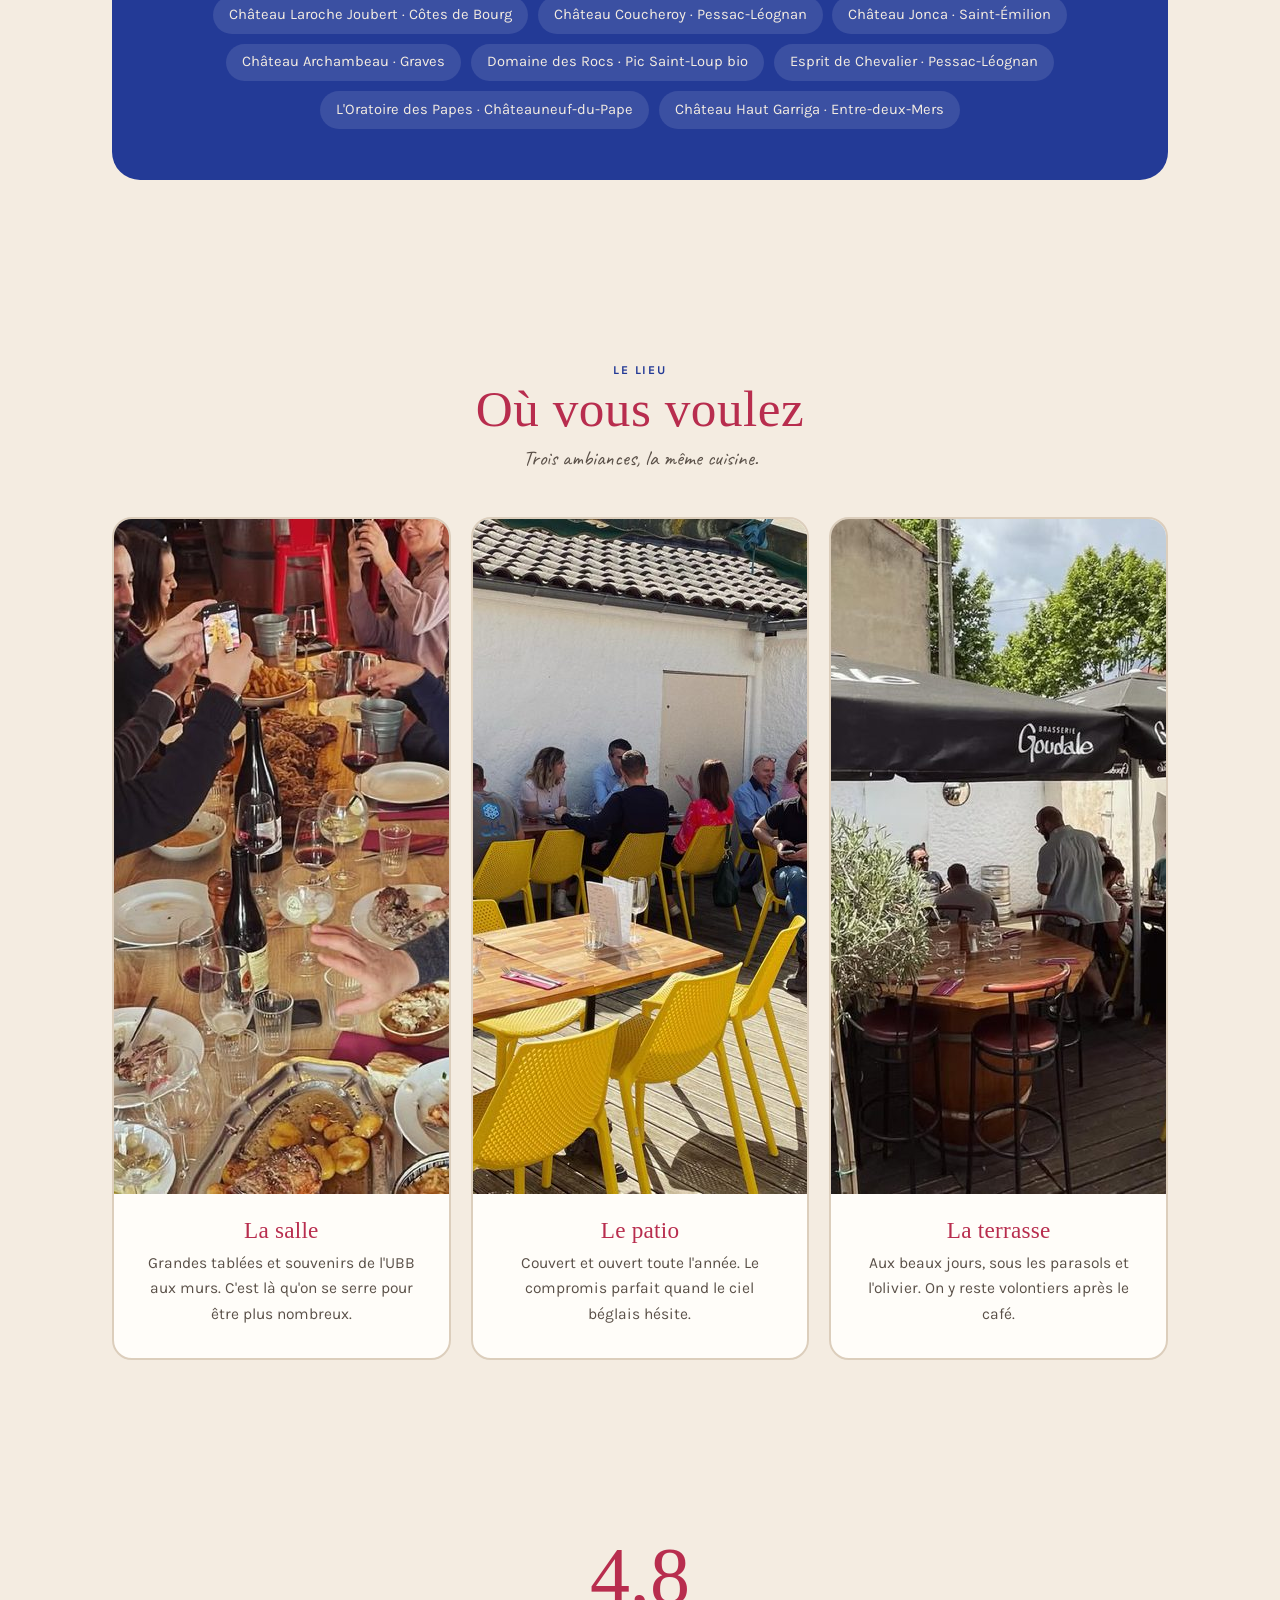
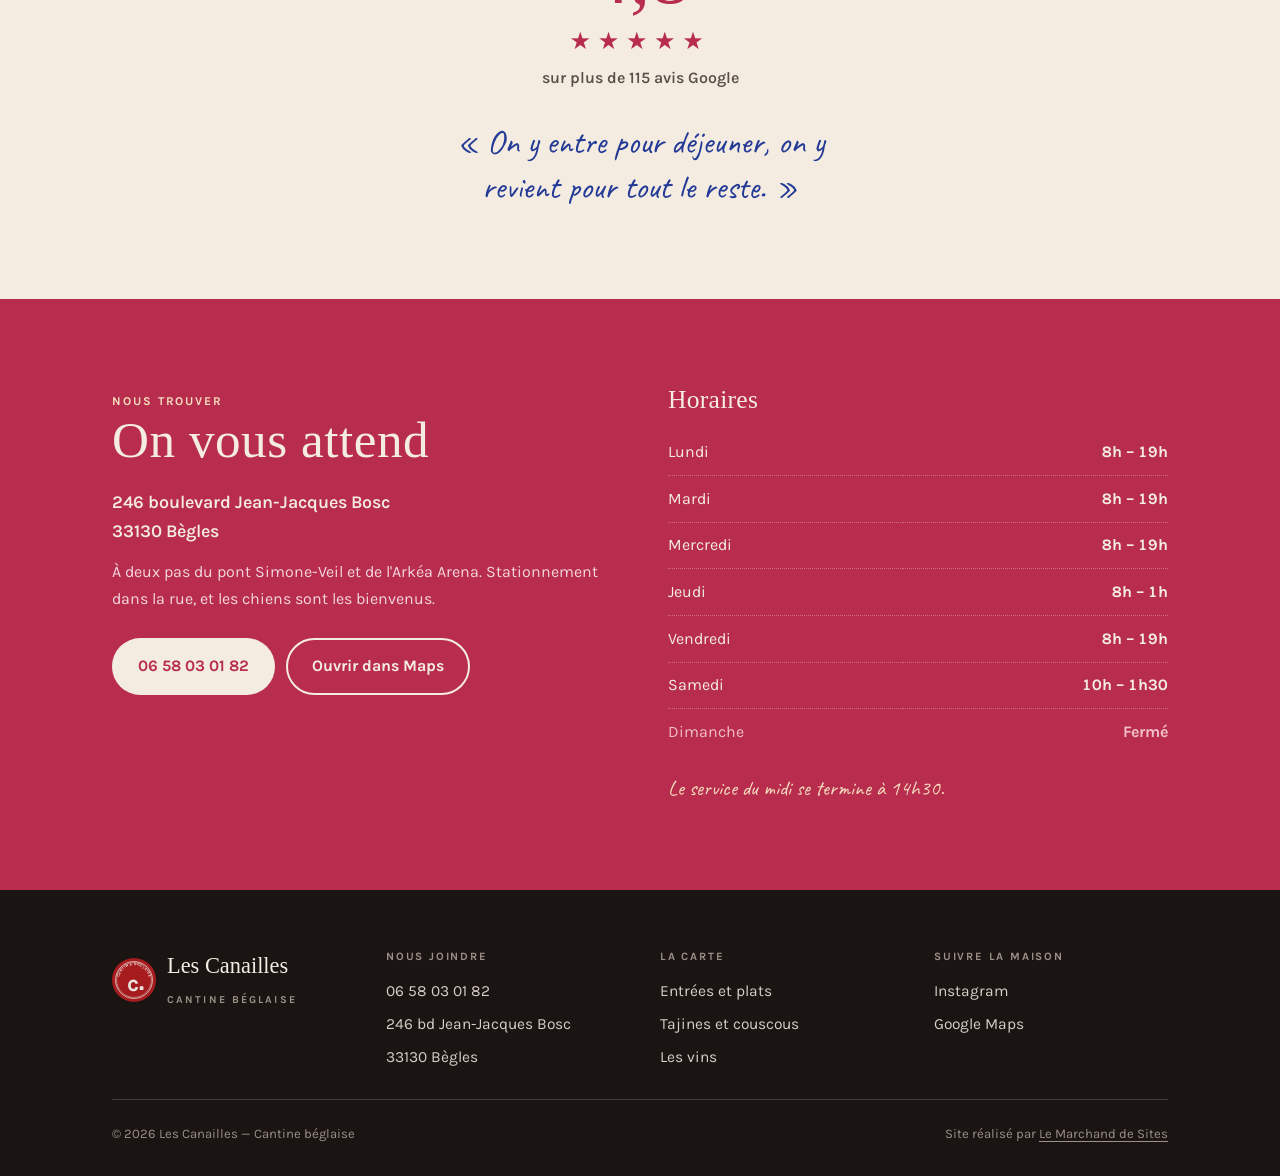
==== commit 9340339a: "Canailles : intègre les 5 photos réelles (façade, duo, salle, patio, terrasse)" ====
--- a/demos/canailles/index.html
+++ b/demos/canailles/index.html
@@ -10,6 +10,8 @@
 <meta property="og:description" content="Bistrot français et saveurs du Maghreb à Bègles. Menu du jour 15 €, tajines, couscous et belle carte de vins.">
 <meta property="og:type" content="restaurant">
 <meta property="og:locale" content="fr_FR">
+<meta property="og:image" content="https://demos.lemarchanddesites.fr/demos/canailles/img/facade.jpg">
+<meta name="twitter:card" content="summary_large_image">
 <link rel="icon" type="image/svg+xml" href="favicon.svg">
 <link rel="preconnect" href="https://fonts.googleapis.com">
 <link rel="preconnect" href="https://fonts.gstatic.com" crossorigin>
@@ -142,6 +144,7 @@
 .maison .encart{background:var(--beige);border-radius:20px;padding:1.8rem 1.9rem;}
 .maison .encart .plume{color:var(--rouge);}
 .duo{display:flex;flex-direction:column;gap:1.1rem;}
+@media(min-width:760px){ .duo{display:grid;grid-template-columns:repeat(3,1fr);gap:1.6rem;} }
 .duo .ligne{display:flex;gap:14px;align-items:flex-start;}
 .duo .puce{flex:none;width:34px;height:34px;border-radius:50%;background:var(--rouge);
   color:var(--creme);display:flex;align-items:center;justify-content:center;
@@ -204,12 +207,21 @@
 .chateaux{display:flex;flex-wrap:wrap;gap:.6rem;justify-content:center;}
 .chateaux span{background:rgba(255,255,255,.11);border-radius:999px;padding:.42rem 1rem;font-size:.92rem;}
 
+/* ── photos ───────────────────────────────────────── */
+.photo-large{border-radius:24px;overflow:hidden;border:3px solid var(--trait);
+  background:var(--beige);}
+.photo-large img{width:100%;height:auto;display:block;}
+.portrait{border-radius:24px;overflow:hidden;border:3px solid var(--trait);background:var(--beige);}
+.portrait img{width:100%;height:auto;display:block;}
+
 /* ── le lieu ──────────────────────────────────────── */
 .lieux{display:grid;grid-template-columns:repeat(auto-fit,minmax(min(260px,100%),1fr));gap:20px;}
 .lieu{background:var(--blanc);border:2px solid var(--trait);border-radius:20px;
-  padding:1.9rem 1.8rem;text-align:center;transition:transform .18s ease, border-color .18s ease;}
+  overflow:hidden;text-align:center;transition:transform .18s ease, border-color .18s ease;}
 .lieu:hover{transform:translateY(-4px);border-color:var(--rouge);}
-.lieu .ill{width:74px;height:74px;margin:0 auto 1rem;}
+.lieu .cliche{display:block;background:var(--beige);}
+.lieu .cliche img{width:100%;aspect-ratio:4/3;object-fit:cover;display:block;}
+.lieu .dedans{padding:1.5rem 1.6rem 1.9rem;}
 .lieu h3{font-size:1.45rem;color:var(--rouge);margin-bottom:.5rem;}
 .lieu p{color:var(--encre-douce);font-size:.97rem;margin:0 auto;}
 
@@ -399,6 +411,14 @@
     </div>
   </div>
 
+  <!-- ═══ La devanture ═══ -->
+  <div class="wrap" style="padding-bottom:clamp(2.5rem,6vw,4rem);">
+    <div class="photo-large rv">
+      <img src="img/facade.jpg" alt="La devanture des Canailles et son store rouge, boulevard Jean-Jacques Bosc à Bègles"
+           width="1258" height="707" fetchpriority="high">
+    </div>
+  </div>
+
   <!-- ═══ Bandeau pratique ═══ -->
   <div class="bandeau">
     <div class="wrap">
@@ -436,7 +456,14 @@
           <p style="margin-top:1.2rem;">Aux Canailles, la cuisine se fait à quatre mains : celles de <b>Khadija</b> et de son fils <b>Sabri</b>. D'un côté les classiques du bistrot français, de l'autre les tajines et les couscous qu'on prépare comme à la maison. Les deux se retrouvent dans la même assiette, sans chichi.</p>
           <p>On y vient pour un café le matin, pour le plat du jour à midi, pour un verre et une planche le soir. Les grandes tablées sont faites pour être partagées, et les murs racontent le quartier — l'UBB n'est jamais bien loin.</p>
         </div>
-        <div class="encart rv">
+        <div class="portrait rv">
+          <img src="img/duo.jpg" alt="Khadija et Sabri, mère et fils, derrière le bar des Canailles"
+               loading="lazy" width="1100" height="825">
+        </div>
+      </div>
+
+      <div class="maison" style="margin-top:clamp(2rem,5vw,3rem);">
+        <div class="encart rv" style="grid-column:1/-1;">
           <p class="plume" style="margin-bottom:1.4rem;">« On cuisine ce qu'on aime manger, et on sert comme on reçoit chez nous. »</p>
           <div class="duo">
             <div class="ligne">
@@ -616,19 +643,25 @@
       </div>
       <div class="lieux">
         <div class="lieu rv">
-          <svg class="ill" aria-hidden="true"><use href="#ill-salle"/></svg>
-          <h3>La salle</h3>
-          <p>Grandes tablées et souvenirs de l'UBB aux murs. C'est là qu'on se serre pour être plus nombreux.</p>
+          <span class="cliche"><img src="img/salle.jpg" alt="Une grande tablée dans la salle des Canailles" loading="lazy" width="900" height="675"></span>
+          <div class="dedans">
+            <h3>La salle</h3>
+            <p>Grandes tablées et souvenirs de l'UBB aux murs. C'est là qu'on se serre pour être plus nombreux.</p>
+          </div>
         </div>
         <div class="lieu rv">
-          <svg class="ill" aria-hidden="true"><use href="#ill-patio"/></svg>
-          <h3>Le patio</h3>
-          <p>Couvert et ouvert toute l'année. Le compromis parfait quand le ciel béglais hésite.</p>
+          <span class="cliche"><img src="img/patio.jpg" alt="Le patio des Canailles et ses chaises jaunes" loading="lazy" width="900" height="675"></span>
+          <div class="dedans">
+            <h3>Le patio</h3>
+            <p>Couvert et ouvert toute l'année. Le compromis parfait quand le ciel béglais hésite.</p>
+          </div>
         </div>
         <div class="lieu rv">
-          <svg class="ill" aria-hidden="true"><use href="#ill-terrasse"/></svg>
-          <h3>La terrasse</h3>
-          <p>Aux beaux jours, avec la vue sur Bègles et Bordeaux. On y reste volontiers après le café.</p>
+          <span class="cliche"><img src="img/terrasse.jpg" alt="La terrasse ombragée des Canailles" loading="lazy" width="900" height="675"></span>
+          <div class="dedans">
+            <h3>La terrasse</h3>
+            <p>Aux beaux jours, sous les parasols et l'olivier. On y reste volontiers après le café.</p>
+          </div>
         </div>
       </div>
     </div>
